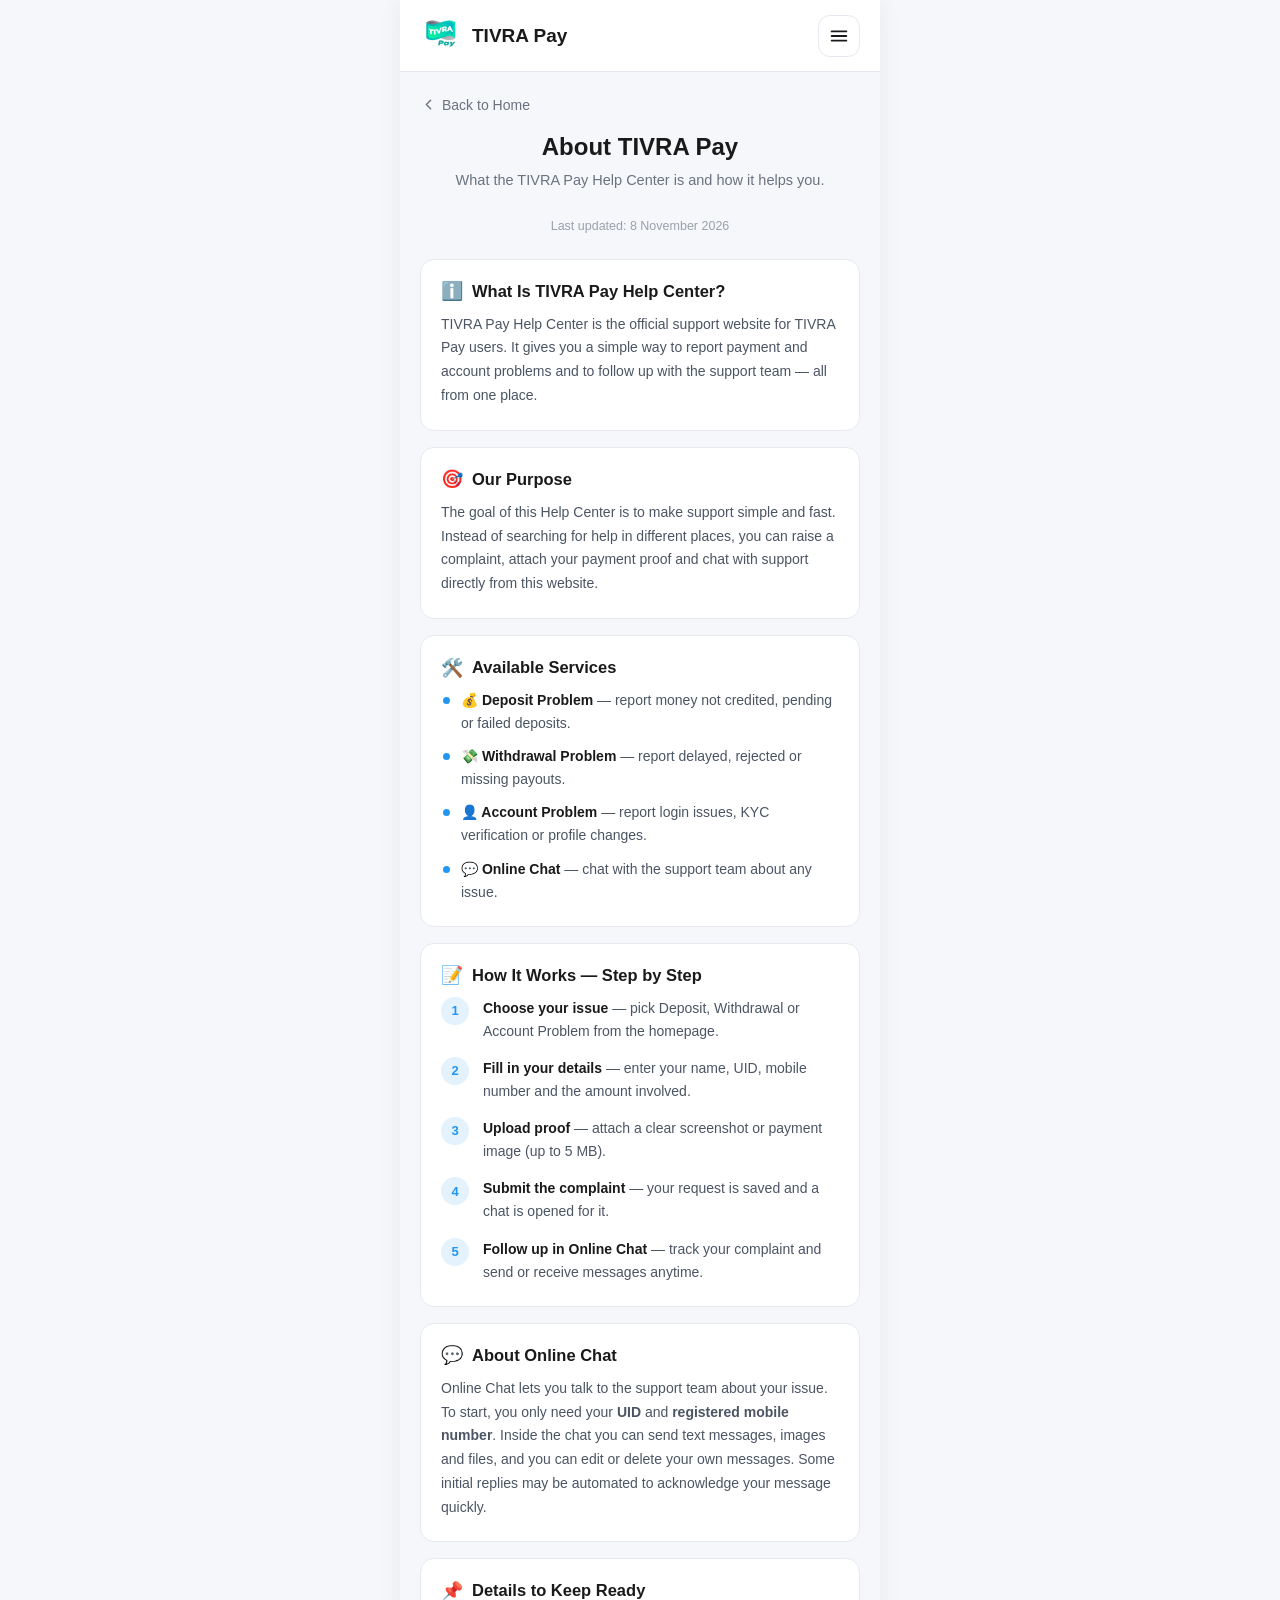
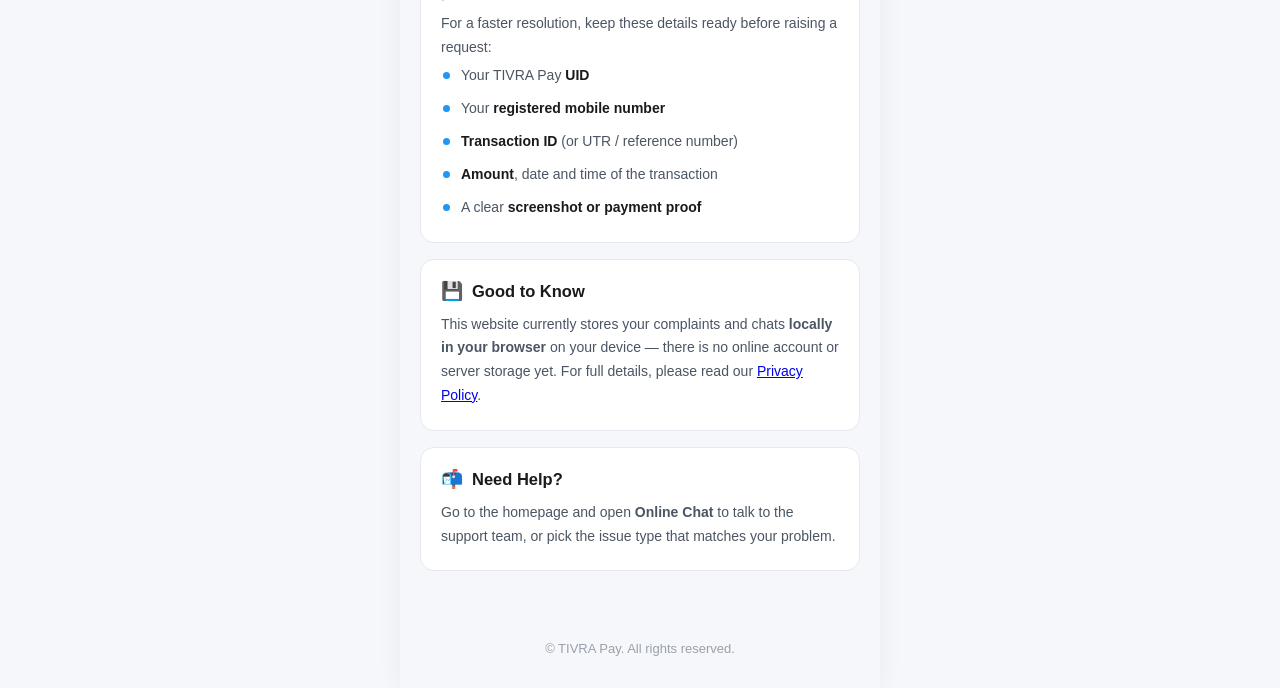
==== about.html @ 416d25a7 "Add right-side menu drawer, Terms/Privacy/About pages; remove Help Center badge and phone info - Rep" ====
<!DOCTYPE html>
<html lang="en">
<head>
    <meta charset="UTF-8">
    <meta name="viewport" content="width=device-width, initial-scale=1.0">
    <title>About TIVRA Pay - TIVRA Pay</title>
    <link rel="stylesheet" href="style.css">
</head>
<body data-page="about">

    <!-- ===== HEADER ===== -->
    <header class="site-header">
        <div class="header-inner">
            <a href="index.html" class="brand">
                <img src="LOGO/logo.png" alt="TIVRA Pay" class="brand-logo">
                <span class="brand-name">TIVRA Pay</span>
            </a>
            <button class="menu-btn" id="menuBtn" aria-label="Open menu" aria-expanded="false" aria-controls="menuDrawer">
                <svg viewBox="0 0 24 24" fill="none" stroke="currentColor" stroke-width="2" stroke-linecap="round">
                    <line x1="4" y1="7" x2="20" y2="7"/>
                    <line x1="4" y1="12" x2="20" y2="12"/>
                    <line x1="4" y1="17" x2="20" y2="17"/>
                </svg>
            </button>
        </div>
    </header>

    <main class="page-wrap">

        <a href="index.html" class="back-link">
            <svg viewBox="0 0 24 24" fill="none" stroke="currentColor" stroke-width="2" stroke-linecap="round" stroke-linejoin="round">
                <polyline points="15 18 9 12 15 6"/>
            </svg>
            Back to Home
        </a>

        <section class="page-hero">
            <h1>About TIVRA Pay</h1>
            <p>What the TIVRA Pay Help Center is and how it helps you.</p>
        </section>

        <p class="info-updated">Last updated: 8 November 2026</p>

        <div class="info-content">
            <section class="info-card">
                <h2><span class="emoji">ℹ️</span> What Is TIVRA Pay Help Center?</h2>
                <p>TIVRA Pay Help Center is the official support website for TIVRA Pay users. It gives you a simple way to report payment and account problems and to follow up with the support team — all from one place.</p>
            </section>
            <section class="info-card">
                <h2><span class="emoji">🎯</span> Our Purpose</h2>
                <p>The goal of this Help Center is to make support simple and fast. Instead of searching for help in different places, you can raise a complaint, attach your payment proof and chat with support directly from this website.</p>
            </section>
            <section class="info-card">
                <h2><span class="emoji">🛠️</span> Available Services</h2>
                <ul class="info-list">
                    <li><strong>💰 Deposit Problem</strong> — report money not credited, pending or failed deposits.</li>
                    <li><strong>💸 Withdrawal Problem</strong> — report delayed, rejected or missing payouts.</li>
                    <li><strong>👤 Account Problem</strong> — report login issues, KYC verification or profile changes.</li>
                    <li><strong>💬 Online Chat</strong> — chat with the support team about any issue.</li>
                </ul>
            </section>
            <section class="info-card">
                <h2><span class="emoji">📝</span> How It Works — Step by Step</h2>
                <ol class="info-steps">
                    <li><strong>Choose your issue</strong> — pick Deposit, Withdrawal or Account Problem from the homepage.</li>
                    <li><strong>Fill in your details</strong> — enter your name, UID, mobile number and the amount involved.</li>
                    <li><strong>Upload proof</strong> — attach a clear screenshot or payment image (up to 5 MB).</li>
                    <li><strong>Submit the complaint</strong> — your request is saved and a chat is opened for it.</li>
                    <li><strong>Follow up in Online Chat</strong> — track your complaint and send or receive messages anytime.</li>
                </ol>
            </section>
            <section class="info-card">
                <h2><span class="emoji">💬</span> About Online Chat</h2>
                <p>Online Chat lets you talk to the support team about your issue. To start, you only need your <strong>UID</strong> and <strong>registered mobile number</strong>. Inside the chat you can send text messages, images and files, and you can edit or delete your own messages. Some initial replies may be automated to acknowledge your message quickly.</p>
            </section>
            <section class="info-card">
                <h2><span class="emoji">📌</span> Details to Keep Ready</h2>
                <p>For a faster resolution, keep these details ready before raising a request:</p>
                <ul class="info-list">
                    <li>Your TIVRA Pay <strong>UID</strong></li>
                    <li>Your <strong>registered mobile number</strong></li>
                    <li><strong>Transaction ID</strong> (or UTR / reference number)</li>
                    <li><strong>Amount</strong>, date and time of the transaction</li>
                    <li>A clear <strong>screenshot or payment proof</strong></li>
                </ul>
            </section>
            <section class="info-card">
                <h2><span class="emoji">💾</span> Good to Know</h2>
                <p>This website currently stores your complaints and chats <strong>locally in your browser</strong> on your device — there is no online account or server storage yet. For full details, please read our <a href="privacy.html">Privacy Policy</a>.</p>
            </section>
            <section class="info-card">
                <h2><span class="emoji">📬</span> Need Help?</h2>
                <p>Go to the homepage and open <strong>Online Chat</strong> to talk to the support team, or pick the issue type that matches your problem.</p>
            </section>

        </div>

    </main>

    <footer class="site-footer">
        <p>&copy; TIVRA Pay. All rights reserved.</p>
    </footer>

    <!-- ===== MENU DRAWER ===== -->
    <div class="menu-overlay" id="menuOverlay"></div>
    <aside class="menu-drawer" id="menuDrawer" aria-hidden="true" aria-label="Menu">
        <div class="drawer-head">
            <span class="drawer-title">
                <img src="LOGO/logo.png" alt="">
                TIVRA Pay
            </span>
            <button class="drawer-close" id="menuClose" aria-label="Close menu">
                <svg viewBox="0 0 24 24" fill="none" stroke="currentColor" stroke-width="2.2" stroke-linecap="round">
                    <line x1="18" y1="6" x2="6" y2="18"/>
                    <line x1="6" y1="6" x2="18" y2="18"/>
                </svg>
            </button>
        </div>
        <nav class="drawer-nav">
            <a href="terms.html" class="drawer-link"><span class="drawer-emoji">📄</span> Terms &amp; Conditions</a>
            <a href="privacy.html" class="drawer-link"><span class="drawer-emoji">🔒</span> Privacy Policy</a>
            <a href="about.html" class="drawer-link"><span class="drawer-emoji">ℹ️</span> About</a>
        </nav>
        <div class="drawer-foot">TIVRA Pay Help Center</div>
    </aside>

    <script src="menu.js"></script>
</body>
</html>
---- style.css ----
﻿* {
    margin: 0;
    padding: 0;
    box-sizing: border-box;
}

body {
    font-family: 'Segoe UI', Arial, sans-serif;
    background: #f5f7fa;
    color: #1a1a1a;
    display: flex;
    flex-direction: column;
    min-height: 100vh;
    max-width: 480px;
    width: 100%;
    margin: 0 auto;
    box-shadow: 0 0 24px rgba(0, 0, 0, 0.06);
}

/* ===== HEADER ===== */
.site-header {
    background: #ffffff;
    border-bottom: 1px solid #e6e9ef;
    position: sticky;
    top: 0;
    z-index: 100;
}

.header-inner {
    width: 100%;
    max-width: 620px;
    margin: 0 auto;
    padding: 14px 20px;
    display: flex;
    align-items: center;
    justify-content: space-between;
}

.brand {
    display: flex;
    align-items: center;
    gap: 10px;
    text-decoration: none;
}

.brand-logo {
    width: 42px;
    height: auto;
    display: block;
    mix-blend-mode: multiply;
}

.brand-name {
    font-size: 19px;
    font-weight: 600;
    color: #1a1a1a;
}

.header-badge {
    font-size: 13px;
    font-weight: 500;
    color: #2196f3;
    background: #e3f2fd;
    padding: 5px 12px;
    border-radius: 20px;
    white-space: nowrap;
}

/* ===== BANNER ===== */
.banner {
    background: #ffffff;
    overflow: hidden;
}

.banner img {
    display: block;
    width: 100%;
    height: auto;
}

/* ===== INTRO ===== */
.intro {
    width: 100%;
    max-width: 620px;
    margin: 0 auto;
    padding: 32px 20px 22px;
    text-align: center;
}

.intro h1 {
    font-size: 26px;
    font-weight: 600;
    margin-bottom: 8px;
    color: #1a1a1a;
}

.intro p {
    font-size: 15px;
    color: #6b7280;
    line-height: 1.5;
}

/* ===== ISSUE CARDS ===== */
.issue-list {
    width: 100%;
    max-width: 620px;
    margin: 0 auto;
    padding: 0 20px;
    display: flex;
    flex-direction: column;
    gap: 14px;
}

.issue-card {
    display: flex;
    align-items: center;
    gap: 16px;
    width: 100%;
    text-align: left;
    text-decoration: none;
    background: #ffffff;
    border: 1px solid #e6e9ef;
    border-radius: 14px;
    padding: 18px 18px;
    cursor: pointer;
    font-family: inherit;
    transition: border-color 0.2s ease, box-shadow 0.2s ease, transform 0.15s ease;
}

.issue-card:hover {
    border-color: #2196f3;
    box-shadow: 0 6px 20px rgba(33, 150, 243, 0.12);
    transform: translateY(-2px);
}

.issue-card:active {
    transform: translateY(0);
}

.issue-card:focus-visible {
    outline: 2px solid #2196f3;
    outline-offset: 2px;
}

.icon-wrap {
    width: 62px;
    height: 62px;
    flex-shrink: 0;
    border-radius: 50%;
    background: #eaf4fe;
    border: 1px solid #d6e9fb;
    display: flex;
    align-items: center;
    justify-content: center;
    overflow: hidden;
    transition: background 0.2s ease, border-color 0.2s ease, box-shadow 0.2s ease;
}

.issue-card:hover .icon-wrap {
    background: #dbeafe;
    border-color: #2196f3;
    box-shadow: 0 3px 12px rgba(33, 150, 243, 0.2);
}

.icon-wrap img {
    width: 100%;
    height: 100%;
    object-fit: contain;
    padding: 4px;
    display: block;
}

.issue-text {
    display: flex;
    flex-direction: column;
    gap: 3px;
    flex: 1;
    min-width: 0;
}

.issue-title {
    font-size: 16px;
    font-weight: 600;
    color: #1a1a1a;
}

.issue-desc {
    font-size: 13px;
    color: #6b7280;
}

.chevron {
    width: 20px;
    height: 20px;
    flex-shrink: 0;
    color: #b6bcc7;
}

/* ===== SUB PAGES ===== */
.page-wrap {
    width: 100%;
    max-width: 620px;
    margin: 0 auto;
    padding: 24px 20px 10px;
}

.back-link {
    display: inline-flex;
    align-items: center;
    gap: 5px;
    font-size: 14px;
    color: #6b7280;
    text-decoration: none;
    margin-bottom: 20px;
    transition: color 0.2s ease;
}

.back-link svg {
    width: 17px;
    height: 17px;
}

.back-link:hover {
    color: #2196f3;
}

.page-hero {
    text-align: center;
    margin-bottom: 26px;
}

.page-hero h1 {
    font-size: 24px;
    font-weight: 600;
    margin-bottom: 8px;
}

.page-hero p {
    font-size: 14.5px;
    color: #6b7280;
    line-height: 1.6;
    max-width: 420px;
    margin: 0 auto;
}

.page-wrap .support-form {
    margin-bottom: 30px;
}

/* ===== FORM ===== */
.form-section {
    width: 100%;
    max-width: 620px;
    margin: 0 auto;
    padding: 26px 20px 10px;
}

.form-heading {
    font-size: 18px;
    font-weight: 600;
    margin-bottom: 16px;
}

.support-form {
    background: #ffffff;
    border: 1px solid #e6e9ef;
    border-radius: 14px;
    padding: 22px 20px;
}

.field {
    margin-bottom: 18px;
}

.field label {
    display: block;
    font-size: 14px;
    font-weight: 500;
    color: #374151;
    margin-bottom: 7px;
}

.field .optional {
    font-weight: 400;
    color: #9aa1ac;
}

.field input,
.field select,
.field textarea {
    width: 100%;
    border: 1px solid #d7dbe2;
    border-radius: 10px;
    padding: 12px 14px;
    font-size: 15px;
    font-family: inherit;
    color: #1a1a1a;
    background: #ffffff;
    transition: border-color 0.2s ease, box-shadow 0.2s ease;
}

.field select {
    appearance: none;
    -webkit-appearance: none;
    background-image: url("data:image/svg+xml;charset=utf-8,%3Csvg xmlns='http://www.w3.org/2000/svg' viewBox='0 0 24 24' fill='none' stroke='%236b7280' stroke-width='2' stroke-linecap='round' stroke-linejoin='round'%3E%3Cpolyline points='6 9 12 15 18 9'/%3E%3C/svg%3E");
    background-repeat: no-repeat;
    background-position: right 14px center;
    background-size: 17px;
    padding-right: 40px;
    cursor: pointer;
}

.field textarea {
    resize: vertical;
    min-height: 90px;
}

.field input::placeholder,
.field textarea::placeholder {
    color: #b6bcc7;
}

.field input:focus,
.field select:focus,
.field textarea:focus {
    outline: none;
    border-color: #2196f3;
    box-shadow: 0 0 0 3px rgba(33, 150, 243, 0.12);
}

.field.invalid input,
.field.invalid select,
.field.invalid textarea {
    border-color: #e53935;
}

.field.invalid input:focus,
.field.invalid select:focus,
.field.invalid textarea:focus {
    box-shadow: 0 0 0 3px rgba(229, 57, 53, 0.12);
}

.err {
    display: none;
    color: #e53935;
    font-size: 12.5px;
    margin-top: 6px;
}

.field.invalid .err {
    display: block;
}

.submit-btn {
    width: 100%;
    padding: 14px;
    background: #2196f3;
    color: #ffffff;
    border: none;
    border-radius: 10px;
    font-size: 16px;
    font-weight: 500;
    font-family: inherit;
    cursor: pointer;
    transition: background 0.3s ease;
}

.submit-btn:hover {
    background: #1976d2;
}

.submit-btn:active {
    transform: scale(0.99);
}

.submit-btn:disabled {
    background: #90caf9;
    cursor: not-allowed;
    transform: none;
}

/* ===== IMAGE UPLOAD ===== */
.upload-box {
    border: 2px dashed #d7dbe2;
    border-radius: 12px;
    background: #fbfcfe;
    min-height: 132px;
    display: flex;
    align-items: center;
    justify-content: center;
    cursor: pointer;
    overflow: hidden;
    position: relative;
    transition: border-color 0.2s ease, background 0.2s ease;
}

.upload-box:hover,
.upload-box:focus-visible,
.upload-box.dragging {
    border-color: #2196f3;
    background: #f2f8ff;
    outline: none;
}

.field.invalid .upload-box {
    border-color: #e53935;
    background: #fff6f6;
}

.upload-empty {
    display: flex;
    flex-direction: column;
    align-items: center;
    gap: 5px;
    padding: 20px 14px;
    text-align: center;
}

.upload-empty[hidden] {
    display: none;
}

.upload-icon {
    width: 34px;
    height: 34px;
    color: #2196f3;
}

.upload-text {
    font-size: 14px;
    font-weight: 500;
    color: #374151;
}

.upload-hint {
    font-size: 12px;
    color: #9aa1ac;
}

.upload-preview {
    position: relative;
    width: 100%;
    height: 190px;
}

.upload-preview img {
    width: 100%;
    height: 100%;
    object-fit: contain;
    display: block;
    background: #ffffff;
}

.upload-remove {
    position: absolute;
    top: 8px;
    right: 8px;
    width: 30px;
    height: 30px;
    border-radius: 50%;
    border: none;
    background: rgba(0, 0, 0, 0.6);
    color: #ffffff;
    display: flex;
    align-items: center;
    justify-content: center;
    cursor: pointer;
}

.upload-remove svg {
    width: 15px;
    height: 15px;
}

.upload-remove:hover {
    background: #e53935;
}

/* ===== LOADING OVERLAY ===== */
.loading-overlay[hidden] {
    display: none;
}

.loading-overlay {
    position: fixed;
    inset: 0;
    background: rgba(0, 0, 0, 0.5);
    backdrop-filter: blur(3px);
    -webkit-backdrop-filter: blur(3px);
    z-index: 300;
    display: flex;
    align-items: center;
    justify-content: center;
    padding: 20px;
}

body.is-locked {
    overflow: hidden;
}

.loading-box {
    background: #ffffff;
    border-radius: 18px;
    padding: 32px 26px 26px;
    max-width: 360px;
    width: 100%;
    text-align: center;
    box-shadow: 0 15px 50px rgba(0, 0, 0, 0.2);
    animation: popIn 0.3s ease-out;
}

.loading-box h2 {
    font-size: 18px;
    font-weight: 600;
    margin-bottom: 6px;
}

.loading-box p {
    font-size: 13.5px;
    color: #6b7280;
    margin-bottom: 18px;
}

.spinner {
    width: 54px;
    height: 54px;
    margin: 0 auto 18px;
    position: relative;
}

.spinner span {
    position: absolute;
    width: 100%;
    height: 100%;
    border: 4px solid transparent;
    border-top-color: #2196f3;
    border-radius: 50%;
    animation: spin 1.1s linear infinite;
}

.spinner span:nth-child(2) {
    width: 74%;
    height: 74%;
    top: 13%;
    left: 13%;
    border-top-color: #90caf9;
    animation-duration: 1.5s;
    animation-direction: reverse;
}

.spinner span:nth-child(3) {
    width: 46%;
    height: 46%;
    top: 27%;
    left: 27%;
    border-top-color: #e3f2fd;
    animation-duration: 2s;
}

@keyframes spin {
    to { transform: rotate(360deg); }
}

.progress-track {
    width: 100%;
    height: 6px;
    border-radius: 3px;
    background: #e6e9ef;
    overflow: hidden;
}

.progress-fill {
    height: 100%;
    width: 0;
    border-radius: 3px;
    background: #2196f3;
}

.countdown {
    display: inline-block;
    margin-top: 10px;
    font-size: 13px;
    font-weight: 600;
    color: #2196f3;
}

/* ===== TOAST ===== */
.toast[hidden] {
    display: none;
}

.toast {
    position: fixed;
    left: 50%;
    bottom: 26px;
    transform: translateX(-50%);
    background: #1a1a1a;
    color: #ffffff;
    font-size: 13.5px;
    padding: 11px 18px;
    border-radius: 22px;
    z-index: 400;
    max-width: 88%;
    text-align: center;
    box-shadow: 0 8px 26px rgba(0, 0, 0, 0.28);
    animation: popIn 0.25s ease-out;
}

/* ===== SUCCESS POPUP ===== */
.success-popup[hidden] {
    display: none;
}

.success-popup {
    position: fixed;
    inset: 0;
    background: rgba(0, 0, 0, 0.45);
    backdrop-filter: blur(3px);
    -webkit-backdrop-filter: blur(3px);
    z-index: 200;
    display: flex;
    align-items: center;
    justify-content: center;
    padding: 20px;
}

.success-box {
    background: #ffffff;
    border-radius: 18px;
    padding: 36px 28px 28px;
    max-width: 380px;
    width: 100%;
    text-align: center;
    box-shadow: 0 15px 50px rgba(0, 0, 0, 0.2);
    animation: popIn 0.3s ease-out;
}

.check-icon {
    width: 60px;
    height: 60px;
    margin: 0 auto 16px;
    background: #4ade80;
    border-radius: 50%;
    display: flex;
    align-items: center;
    justify-content: center;
}

.check-icon svg {
    width: 30px;
    height: 30px;
}

.success-box h2 {
    font-size: 21px;
    font-weight: 600;
    margin-bottom: 10px;
}

.success-box p {
    font-size: 14px;
    color: #555;
    line-height: 1.6;
    margin-bottom: 20px;
}

.done-btn {
    width: 100%;
    padding: 12px;
    background: #2196f3;
    color: #ffffff;
    border: none;
    border-radius: 10px;
    font-size: 15px;
    font-weight: 500;
    font-family: inherit;
    cursor: pointer;
}

.done-btn:hover {
    background: #1976d2;
}

@keyframes popIn {
    from { transform: scale(0.9); opacity: 0; }
    to { transform: scale(1); opacity: 1; }
}

/* ===== FAQ ===== */
.faq {
    width: 100%;
    max-width: 620px;
    margin: 0 auto;
    padding: 34px 20px 10px;
}

.faq-title {
    font-size: 19px;
    font-weight: 600;
    margin-bottom: 16px;
    color: #1a1a1a;
}

.faq-item {
    background: #ffffff;
    border: 1px solid #e6e9ef;
    border-radius: 12px;
    margin-bottom: 10px;
    overflow: hidden;
    transition: border-color 0.2s ease, box-shadow 0.2s ease;
}

.faq-item.open {
    border-color: #2196f3;
    box-shadow: 0 4px 16px rgba(33, 150, 243, 0.12);
}

.faq-q {
    display: flex;
    align-items: center;
    justify-content: space-between;
    gap: 12px;
    width: 100%;
    text-align: left;
    background: none;
    border: none;
    padding: 15px 16px;
    font-family: inherit;
    font-size: 14.5px;
    font-weight: 500;
    color: #1a1a1a;
    cursor: pointer;
}

.faq-q:focus-visible {
    outline: 2px solid #2196f3;
    outline-offset: -2px;
}

.faq-plus {
    width: 18px;
    height: 18px;
    flex-shrink: 0;
    color: #2196f3;
    transition: transform 0.25s ease;
}

.faq-item.open .faq-plus {
    transform: rotate(135deg);
}

.faq-a {
    max-height: 0;
    overflow: hidden;
    transition: max-height 0.3s ease;
}

.faq-a p {
    font-size: 14px;
    color: #6b7280;
    line-height: 1.65;
    padding: 0 16px 16px;
}

/* ===== FOOTER ===== */
.site-footer {
    width: 100%;
    margin-top: auto;
    padding: 28px 20px;
    text-align: center;
}

.site-footer p {
    font-size: 13px;
    color: #9aa1ac;
    line-height: 1.6;
}

@media (max-width: 480px) {
    .intro h1 { font-size: 22px; }
    .brand-logo { width: 36px; }
    .icon-wrap { width: 42px; height: 42px; }
    .issue-card { padding: 15px 14px; gap: 12px; }
}


/* ============================================================
   MESSENGER (WhatsApp / Telegram style) - user chat + admin panel
   ============================================================ */
body.ms-app {
    display: block;
    max-width: none;
    width: 100%;
    height: 100vh;
    height: 100dvh;
    overflow: hidden;
    background: #e9edf3;
}

.messenger {
    display: flex;
    height: 100vh;
    height: 100dvh;
    width: 100%;
    overflow: hidden;
}

.ms-pane {
    display: flex;
    flex-direction: column;
    min-height: 0;
    background: #ffffff;
}

.ms-pane[hidden] { display: none; }

.ms-list-pane {
    width: 100%;
    border-right: 1px solid #e3e7ee;
    position: relative;
}

.ms-bar {
    flex-shrink: 0;
    display: flex;
    align-items: center;
    justify-content: space-between;
    gap: 10px;
    padding: 11px 12px;
    background: #f7f9fc;
    border-bottom: 1px solid #e3e7ee;
    min-height: 56px;
}

.ms-bar-title {
    display: flex;
    align-items: center;
    gap: 9px;
    font-size: 16px;
    font-weight: 600;
    color: #1a1a1a;
    min-width: 0;
}

.ms-bar-admin { background: #1f3b57; border-bottom-color: #16304a; }
.ms-bar-admin .ms-bar-title { color: #ffffff; }

.ms-admin-dot {
    width: 9px;
    height: 9px;
    border-radius: 50%;
    background: #4ade80;
    flex-shrink: 0;
}

.ms-bar-admin .ms-icon-btn { color: #d7e3f0; }
.ms-bar-admin .ms-icon-btn:hover { background: #2d4f70; }

.ms-logo {
    width: 30px;
    height: auto;
    display: block;
    mix-blend-mode: multiply;
}

.ms-icon-btn {
    width: 38px;
    height: 38px;
    flex-shrink: 0;
    border: none;
    border-radius: 50%;
    background: transparent;
    color: #55606e;
    display: flex;
    align-items: center;
    justify-content: center;
    cursor: pointer;
    text-decoration: none;
    transition: background 0.18s ease;
}

.ms-icon-btn svg { width: 21px; height: 21px; }
.ms-icon-btn:hover { background: #e9edf3; }

.ms-search {
    flex-shrink: 0;
    padding: 9px 12px;
    background: #f7f9fc;
    border-bottom: 1px solid #eef1f6;
}

.ms-search input {
    width: 100%;
    border: none;
    border-radius: 9px;
    background: #e9edf3;
    padding: 9px 13px;
    font-family: inherit;
    font-size: 14px;
    color: #1a1a1a;
}

.ms-search input:focus { outline: 2px solid #2196f3; outline-offset: -1px; }

.ms-list {
    flex: 1;
    min-height: 0;
    overflow-y: auto;
    -webkit-overflow-scrolling: touch;
}

.ms-chat-row {
    width: 100%;
    display: flex;
    align-items: center;
    gap: 11px;
    padding: 11px 12px;
    background: transparent;
    border: none;
    border-bottom: 1px solid #f0f3f7;
    text-align: left;
    font-family: inherit;
    cursor: pointer;
    transition: background 0.15s ease;
}

.ms-chat-row:hover { background: #f5f7fa; }
.ms-chat-row:focus-visible { outline: 2px solid #2196f3; outline-offset: -2px; }

.ms-avatar {
    width: 46px;
    height: 46px;
    flex-shrink: 0;
    border-radius: 50%;
    background: #2196f3;
    color: #ffffff;
    font-size: 15px;
    font-weight: 600;
    display: flex;
    align-items: center;
    justify-content: center;
    overflow: hidden;
    text-transform: uppercase;
}

.ms-avatar.lg { width: 64px; height: 64px; font-size: 21px; }

.ms-row-main {
    flex: 1;
    min-width: 0;
    display: flex;
    flex-direction: column;
    gap: 2px;
}

.ms-row-top {
    display: flex;
    align-items: baseline;
    justify-content: space-between;
    gap: 8px;
}

.ms-row-name {
    font-size: 15px;
    font-weight: 600;
    color: #1a1a1a;
    overflow: hidden;
    text-overflow: ellipsis;
    white-space: nowrap;
}

.ms-chat-row.unread .ms-row-name { color: #0d47a1; }

.ms-row-time {
    font-size: 11.5px;
    color: #8b95a3;
    flex-shrink: 0;
}

.ms-chat-row.unread .ms-row-time { color: #2196f3; font-weight: 600; }

.ms-row-topic {
    font-size: 11.5px;
    color: #1976d2;
    font-weight: 500;
    overflow: hidden;
    text-overflow: ellipsis;
    white-space: nowrap;
}

.ms-row-msg {
    font-size: 13px;
    color: #6b7280;
    overflow: hidden;
    text-overflow: ellipsis;
    white-space: nowrap;
}

.ms-unread {
    flex-shrink: 0;
    min-width: 20px;
    height: 20px;
    padding: 0 6px;
    border-radius: 10px;
    background: #2196f3;
    color: #ffffff;
    font-size: 11px;
    font-weight: 600;
    display: flex;
    align-items: center;
    justify-content: center;
}

.ms-empty {
    flex: 1;
    display: flex;
    flex-direction: column;
    align-items: center;
    justify-content: center;
    text-align: center;
    padding: 34px 26px;
    color: #8b95a3;
}

.ms-empty[hidden] { display: none; }

.ms-empty svg {
    width: 46px;
    height: 46px;
    color: #c3cad4;
    margin-bottom: 12px;
}

.ms-empty-title {
    font-size: 15.5px;
    font-weight: 600;
    color: #55606e;
    margin-bottom: 6px;
}

.ms-empty-sub {
    font-size: 13px;
    line-height: 1.6;
    max-width: 300px;
}

.ms-primary-btn {
    margin-top: 16px;
    padding: 11px 22px;
    background: #2196f3;
    color: #ffffff;
    border: none;
    border-radius: 10px;
    font-family: inherit;
    font-size: 14px;
    font-weight: 500;
    cursor: pointer;
}

.ms-primary-btn:hover { background: #1976d2; }

.ms-fab {
    position: absolute;
    right: 16px;
    bottom: 16px;
    width: 54px;
    height: 54px;
    border: none;
    border-radius: 50%;
    background: #2196f3;
    color: #ffffff;
    display: flex;
    align-items: center;
    justify-content: center;
    cursor: pointer;
    box-shadow: 0 6px 18px rgba(33, 150, 243, 0.4);
    z-index: 20;
}

.ms-fab svg { width: 24px; height: 24px; }
.ms-fab:hover { background: #1976d2; }

/* ===== CONVERSATION ===== */
.ms-chat-pane { width: 100%; background: #dfe6ee; }

.ms-topbar {
    background: #f7f9fc;
}

.is-admin .ms-topbar { background: #1f3b57; border-bottom-color: #16304a; }
.is-admin .ms-topbar .ms-peer-name { color: #ffffff; }
.is-admin .ms-topbar .ms-peer-status { color: #b9cbdd; }
.is-admin .ms-topbar .ms-icon-btn { color: #d7e3f0; }
.is-admin .ms-topbar .ms-icon-btn:hover { background: #2d4f70; }

.ms-peer {
    flex: 1;
    min-width: 0;
    display: flex;
    align-items: center;
    gap: 10px;
    background: none;
    border: none;
    padding: 0;
    font-family: inherit;
    text-align: left;
    cursor: pointer;
}

.ms-peer-text {
    min-width: 0;
    display: flex;
    flex-direction: column;
    gap: 1px;
}

.ms-peer-name {
    font-size: 15.5px;
    font-weight: 600;
    color: #1a1a1a;
    overflow: hidden;
    text-overflow: ellipsis;
    white-space: nowrap;
}

.ms-peer-status {
    font-size: 11.5px;
    color: #6b7280;
    overflow: hidden;
    text-overflow: ellipsis;
    white-space: nowrap;
}

.ms-messages {
    flex: 1;
    min-height: 0;
    overflow-y: auto;
    -webkit-overflow-scrolling: touch;
    padding: 14px 12px 6px;
    display: flex;
    flex-direction: column;
    gap: 7px;
    background-color: #dfe6ee;
    background-image: radial-gradient(circle at 18px 18px, rgba(255,255,255,0.55) 1.4px, transparent 1.5px);
    background-size: 34px 34px;
}

.ms-no-msgs {
    margin: auto;
    font-size: 13.5px;
    color: #6b7280;
    text-align: center;
}

.ms-daysep {
    display: flex;
    justify-content: center;
    margin: 6px 0 4px;
}

.ms-daysep span {
    font-size: 11px;
    font-weight: 600;
    color: #4a5563;
    background: #eef2f7;
    border-radius: 11px;
    padding: 4px 11px;
}

.ms-msg {
    display: flex;
    max-width: 82%;
}

.ms-msg.out { align-self: flex-end; justify-content: flex-end; }
.ms-msg.in { align-self: flex-start; }

.ms-bubble {
    position: relative;
    display: flex;
    flex-direction: column;
    gap: 4px;
    background: #ffffff;
    border-radius: 12px;
    padding: 7px 10px 5px;
    box-shadow: 0 1px 1px rgba(0, 0, 0, 0.1);
    cursor: pointer;
    min-width: 0;
}

.ms-msg.out .ms-bubble { background: #d7f5c4; }

.ms-msg.out .ms-bubble::after,
.ms-msg.in .ms-bubble::after {
    content: '';
    position: absolute;
    bottom: 0;
    width: 9px;
    height: 13px;
}

.ms-msg.out .ms-bubble::after {
    right: -7px;
    background: #d7f5c4;
    clip-path: polygon(0 0, 100% 0, 0 100%);
}

.ms-msg.in .ms-bubble::after {
    left: -7px;
    background: #ffffff;
    clip-path: polygon(100% 0, 100% 100%, 0 100%);
}

.ms-bubble-text {
    font-size: 14.5px;
    line-height: 1.5;
    color: #1a1a1a;
    white-space: pre-wrap;
    word-break: break-word;
}

.ms-bubble-img {
    display: block;
    width: 100%;
    max-width: 240px;
    max-height: 190px;
    object-fit: cover;
    border-radius: 9px;
    background: #ffffff;
}

.ms-bubble-file {
    display: flex;
    align-items: center;
    gap: 8px;
    min-width: 0;
}

.ms-bubble-file svg {
    width: 22px;
    height: 22px;
    color: #1976d2;
    flex-shrink: 0;
}

.ms-file-text {
    display: flex;
    flex-direction: column;
    gap: 1px;
    font-size: 13.5px;
    color: #1a1a1a;
    min-width: 0;
    overflow: hidden;
    text-overflow: ellipsis;
    white-space: nowrap;
}

.ms-file-text em {
    font-style: normal;
    font-size: 11px;
    color: #8b95a3;
}

.ms-bubble-time {
    align-self: flex-end;
    font-size: 10.5px;
    color: #8b95a3;
    margin-top: 1px;
    white-space: nowrap;
}

/* ===== ATTACH MENU ===== */
.ms-attach-menu {
    flex-shrink: 0;
    display: flex;
    gap: 10px;
    padding: 10px 12px;
    background: #f7f9fc;
    border-top: 1px solid #e3e7ee;
}

.ms-attach-menu[hidden] { display: none; }

.ms-attach-item {
    flex: 1;
    display: flex;
    flex-direction: column;
    align-items: center;
    gap: 6px;
    padding: 11px 8px;
    background: #ffffff;
    border: 1px solid #e3e7ee;
    border-radius: 12px;
    font-family: inherit;
    font-size: 12.5px;
    font-weight: 500;
    color: #374151;
    cursor: pointer;
}

.ms-attach-item:hover { border-color: #2196f3; background: #f2f8ff; }

.ms-attach-ic {
    width: 40px;
    height: 40px;
    border-radius: 50%;
    display: flex;
    align-items: center;
    justify-content: center;
}

.ms-attach-ic.img { background: #e8f5e9; color: #43a047; }
.ms-attach-ic.doc { background: #e3f2fd; color: #1e88e5; }
.ms-attach-ic svg { width: 21px; height: 21px; }

/* ===== COMPOSER ===== */
.ms-composer {
    flex-shrink: 0;
    display: flex;
    align-items: center;
    gap: 7px;
    padding: 9px 10px;
    background: #f7f9fc;
    border-top: 1px solid #e3e7ee;
}

.ms-composer input {
    flex: 1;
    min-width: 0;
    border: 1px solid #dde2ea;
    border-radius: 20px;
    background: #ffffff;
    padding: 10px 14px;
    font-family: inherit;
    font-size: 14.5px;
    color: #1a1a1a;
}

.ms-composer input:focus {
    outline: none;
    border-color: #2196f3;
    box-shadow: 0 0 0 2px rgba(33, 150, 243, 0.14);
}

.ms-composer input::placeholder { color: #9aa1ac; }

.ms-send-btn {
    width: 42px;
    height: 42px;
    flex-shrink: 0;
    border: none;
    border-radius: 50%;
    background: #2196f3;
    color: #ffffff;
    display: flex;
    align-items: center;
    justify-content: center;
    cursor: pointer;
}

.ms-send-btn svg { width: 19px; height: 19px; }
.ms-send-btn:hover { background: #1976d2; }

.ms-auto-chip {
    flex-shrink: 0;
    padding: 6px 11px;
    border: 1px solid #b2dfdb;
    border-radius: 14px;
    background: #e8f6f4;
    color: #00796b;
    font-family: inherit;
    font-size: 11.5px;
    font-weight: 600;
    cursor: pointer;
    white-space: nowrap;
}

.ms-auto-chip:hover { background: #d4efec; }

.ms-auto-chip.off {
    background: #f1f3f7;
    border-color: #dde2ea;
    color: #8b95a3;
}

.ms-msg.typing { pointer-events: none; }

.ms-typing {
    display: inline-flex;
    align-items: center;
    gap: 4px;
    height: 18px;
}

.ms-typing i {
    width: 6px;
    height: 6px;
    border-radius: 50%;
    background: #9aa1ac;
    animation: typingBounce 1.2s infinite ease-in-out;
}

.ms-typing i:nth-child(2) { animation-delay: 0.18s; }
.ms-typing i:nth-child(3) { animation-delay: 0.36s; }

@keyframes typingBounce {
    0%, 60%, 100% { transform: translateY(0); opacity: 0.5; }
    30% { transform: translateY(-5px); opacity: 1; }
}

/* ===== MODALS / SHEET ===== */
.modal-overlay {
    position: fixed;
    inset: 0;
    background: rgba(0, 0, 0, 0.5);
    backdrop-filter: blur(3px);
    -webkit-backdrop-filter: blur(3px);
    z-index: 400;
    display: flex;
    align-items: center;
    justify-content: center;
    padding: 18px;
}

.modal-overlay[hidden] { display: none; }

.modal-box {
    background: #ffffff;
    border-radius: 16px;
    padding: 20px 18px;
    width: 100%;
    max-width: 420px;
    max-height: 88vh;
    overflow-y: auto;
    box-shadow: 0 15px 50px rgba(0, 0, 0, 0.26);
    animation: popIn 0.25s ease-out;
}

.gate-box { max-width: 380px; }
.confirm-box { max-width: 340px; }

.modal-box h2 {
    font-size: 18px;
    font-weight: 600;
    margin-bottom: 6px;
}

.modal-sub {
    font-size: 13px;
    color: #6b7280;
    line-height: 1.6;
    margin-bottom: 16px;
}

.ms-modal-head {
    display: flex;
    align-items: flex-start;
    justify-content: space-between;
    gap: 10px;
    margin-bottom: 14px;
}

.ms-modal-head h2 { margin-bottom: 0; }

.icon-close {
    flex-shrink: 0;
    width: 30px;
    height: 30px;
    border-radius: 50%;
    border: none;
    background: #f1f3f7;
    color: #6b7280;
    display: flex;
    align-items: center;
    justify-content: center;
    cursor: pointer;
}

.icon-close svg { width: 15px; height: 15px; }
.icon-close:hover { background: #e53935; color: #ffffff; }

.ms-info-hero {
    display: flex;
    flex-direction: column;
    align-items: center;
    gap: 7px;
    margin-bottom: 16px;
    text-align: center;
}

.ms-info-name {
    font-size: 16px;
    font-weight: 600;
    color: #1a1a1a;
}

.ms-info-topic {
    font-size: 13px;
    color: #1976d2;
    font-weight: 500;
}

.detail-facts {
    display: grid;
    grid-template-columns: repeat(2, 1fr);
    gap: 9px;
    background: #f7f9fc;
    border: 1px solid #e3e7ee;
    border-radius: 11px;
    padding: 12px;
    margin-bottom: 16px;
}

.fact {
    display: flex;
    flex-direction: column;
    gap: 2px;
    min-width: 0;
}

.fact-k {
    font-size: 11px;
    color: #8b95a3;
}

.fact-v {
    font-size: 13.5px;
    font-weight: 600;
    color: #1a1a1a;
    overflow: hidden;
    text-overflow: ellipsis;
    white-space: nowrap;
}

.ms-info-actions { display: flex; gap: 9px; }

.ms-info-btn {
    flex: 1;
    display: inline-flex;
    align-items: center;
    justify-content: center;
    gap: 7px;
    padding: 12px 8px;
    background: #ffffff;
    border: 1px solid #dde2ea;
    border-radius: 10px;
    font-family: inherit;
    font-size: 13.5px;
    font-weight: 500;
    color: #1a1a1a;
    cursor: pointer;
}

.ms-info-btn svg {
    width: 17px;
    height: 17px;
    color: #2196f3;
    flex-shrink: 0;
}

.ms-info-btn:hover { border-color: #2196f3; background: #f2f8ff; }
.ms-info-btn.danger svg { color: #e53935; }
.ms-info-btn.danger:hover { border-color: #e53935; background: #fff5f5; }

.confirm-actions { display: flex; gap: 10px; }

.ghost-btn {
    flex: 1;
    padding: 12px;
    background: #ffffff;
    border: 1px solid #dde2ea;
    border-radius: 10px;
    font-family: inherit;
    font-size: 14px;
    font-weight: 500;
    color: #374151;
    cursor: pointer;
}

.ghost-btn:hover { background: #f1f3f7; }

.danger-btn {
    flex: 1;
    padding: 12px;
    background: #e53935;
    border: none;
    border-radius: 10px;
    font-family: inherit;
    font-size: 14px;
    font-weight: 500;
    color: #ffffff;
    cursor: pointer;
}

.danger-btn:hover { background: #c62828; }

/* ===== BOTTOM SHEET ===== */
.sheet-overlay {
    position: fixed;
    inset: 0;
    background: rgba(0, 0, 0, 0.45);
    z-index: 450;
    display: flex;
    align-items: flex-end;
    justify-content: center;
    padding: 10px;
}

.sheet-overlay[hidden] { display: none; }

.ms-sheet {
    width: 100%;
    max-width: 440px;
    background: #ffffff;
    border-radius: 16px;
    overflow: hidden;
    padding: 8px;
    animation: sheetUp 0.22s ease-out;
}

@keyframes sheetUp {
    from { transform: translateY(22px); opacity: 0; }
    to { transform: translateY(0); opacity: 1; }
}

.ms-sheet-head {
    font-size: 12.5px;
    color: #6b7280;
    padding: 9px 12px 11px;
    border-bottom: 1px solid #eef1f6;
    margin-bottom: 5px;
    overflow: hidden;
    text-overflow: ellipsis;
    white-space: nowrap;
}

.ms-sheet-item {
    width: 100%;
    display: flex;
    align-items: center;
    gap: 12px;
    padding: 13px 12px;
    background: none;
    border: none;
    border-radius: 10px;
    font-family: inherit;
    font-size: 14.5px;
    color: #1a1a1a;
    text-align: left;
    cursor: pointer;
}

.ms-sheet-item svg {
    width: 19px;
    height: 19px;
    color: #55606e;
    flex-shrink: 0;
}

.ms-sheet-item:hover { background: #f5f7fa; }
.ms-sheet-item.danger { color: #e53935; }
.ms-sheet-item.danger svg { color: #e53935; }
.ms-sheet-item.cancel {
    margin-top: 5px;
    border-top: 1px solid #eef1f6;
    border-radius: 0;
    justify-content: center;
    font-weight: 500;
    color: #55606e;
}

/* ===== IMAGE LIGHTBOX ===== */
.lightbox {
    position: fixed;
    inset: 0;
    background: rgba(0, 0, 0, 0.86);
    z-index: 600;
    display: flex;
    align-items: center;
    justify-content: center;
    padding: 16px;
}

.lightbox[hidden] { display: none; }

.lightbox-inner {
    width: 100%;
    max-width: 620px;
    max-height: 90vh;
    background: #ffffff;
    border-radius: 16px;
    overflow: hidden;
    display: flex;
    flex-direction: column;
    box-shadow: 0 20px 60px rgba(0, 0, 0, 0.5);
    animation: popIn 0.25s ease-out;
}

.lightbox-bar {
    display: flex;
    align-items: center;
    justify-content: space-between;
    gap: 10px;
    padding: 11px 13px;
    border-bottom: 1px solid #e3e7ee;
    flex-shrink: 0;
}

.lightbox-name {
    font-size: 13.5px;
    font-weight: 600;
    color: #1a1a1a;
    overflow: hidden;
    text-overflow: ellipsis;
    white-space: nowrap;
}

.lightbox-tools {
    display: flex;
    gap: 8px;
    flex-shrink: 0;
}

.lightbox-btn {
    display: inline-flex;
    align-items: center;
    gap: 6px;
    padding: 8px 13px;
    background: #f1f3f7;
    border: none;
    border-radius: 9px;
    font-family: inherit;
    font-size: 13px;
    font-weight: 500;
    color: #374151;
    text-decoration: none;
    cursor: pointer;
}

.lightbox-btn svg { width: 15px; height: 15px; color: #1976d2; }
.lightbox-btn:hover { background: #e3f2fd; color: #1976d2; }

.lightbox-stage {
    flex: 1;
    min-height: 0;
    padding: 12px;
    background: #f7f9fc;
    display: flex;
    align-items: center;
    justify-content: center;
}

.lightbox-stage img {
    max-width: 100%;
    max-height: calc(90vh - 96px);
    width: auto;
    height: auto;
    object-fit: contain;
    display: block;
    border-radius: 8px;
    background: #ffffff;
}

/* ===== TOAST ===== */
.toast[hidden] { display: none; }

.toast {
    position: fixed;
    left: 50%;
    bottom: 24px;
    transform: translateX(-50%);
    background: #1a1a1a;
    color: #ffffff;
    font-size: 13.5px;
    padding: 11px 18px;
    border-radius: 22px;
    z-index: 700;
    max-width: 88%;
    text-align: center;
    box-shadow: 0 8px 26px rgba(0, 0, 0, 0.3);
    animation: popIn 0.25s ease-out;
}

/* ===== TWO PANE ON WIDE SCREENS ===== */
@media (min-width: 768px) {
    .ms-list-pane {
        width: 340px;
        flex-shrink: 0;
    }

    .ms-chat-pane { flex: 1; }
    .ms-chat-pane[hidden] { display: none; }
    .ms-topbar .ms-icon-btn#backBtn { display: none; }
}

@media (max-width: 767px) {
    .ms-list-pane,
    .ms-chat-pane { width: 100%; }

    body.ms-app.chat-open .ms-list-pane { display: none; }
    body.ms-app:not(.chat-open) .ms-chat-pane { display: none; }
}

@media (max-width: 420px) {
    .ms-bar { padding: 10px; min-height: 54px; }
    .ms-bar-title { font-size: 15px; }
    .ms-logo { width: 27px; }
    .ms-avatar { width: 44px; height: 44px; font-size: 14px; }
    .ms-row-name { font-size: 14.5px; }
    .ms-row-msg { font-size: 12.5px; }
    .ms-chat-row { padding: 10px; gap: 10px; }
    .ms-messages { padding: 12px 9px 5px; gap: 6px; }
    .ms-msg { max-width: 88%; }
    .ms-bubble-text { font-size: 14px; }
    .ms-bubble-img { max-width: 205px; max-height: 160px; }
    .ms-composer { padding: 8px; gap: 6px; }
    .ms-composer input { padding: 9px 13px; font-size: 14px; }
    .ms-send-btn { width: 40px; height: 40px; }
    .ms-icon-btn { width: 36px; height: 36px; }
    .ms-modal-head h2, .modal-box h2 { font-size: 17px; }
    .modal-box { padding: 18px 15px; }
    .ms-info-actions { flex-direction: column; }
    .detail-facts { padding: 10px; gap: 7px; }
    .ms-fab { width: 50px; height: 50px; right: 14px; bottom: 14px; }
    .lightbox-inner { max-height: 88vh; }
    .lightbox-stage img { max-height: calc(88vh - 92px); }
}

@media (max-width: 340px) {
    .ms-bar-title { font-size: 14px; }
    .ms-avatar { width: 40px; height: 40px; font-size: 13px; }
    .ms-row-name { font-size: 13.5px; }
    .ms-bubble-text { font-size: 13.5px; }
    .ms-msg { max-width: 92%; }
    .ms-bubble-img { max-width: 175px; max-height: 140px; }
    .ms-attach-item { font-size: 11.5px; padding: 9px 6px; }
    .ms-attach-ic { width: 36px; height: 36px; }
}

/* ============================================================
   MENU BUTTON + RIGHT DRAWER (public pages)
   ============================================================ */
.menu-btn {
    width: 42px;
    height: 42px;
    flex-shrink: 0;
    display: inline-flex;
    align-items: center;
    justify-content: center;
    background: #ffffff;
    border: 1px solid #e6e9ef;
    border-radius: 12px;
    color: #1a1a1a;
    cursor: pointer;
    transition: border-color 0.2s ease, background 0.2s ease, color 0.2s ease;
}

.menu-btn svg {
    width: 22px;
    height: 22px;
}

.menu-btn:hover {
    border-color: #2196f3;
    background: #f3f9ff;
    color: #2196f3;
}

.menu-btn:focus-visible {
    outline: 2px solid #2196f3;
    outline-offset: 2px;
}

.menu-overlay {
    position: fixed;
    inset: 0;
    background: rgba(15, 23, 42, 0.45);
    backdrop-filter: blur(2px);
    -webkit-backdrop-filter: blur(2px);
    opacity: 0;
    visibility: hidden;
    transition: opacity 0.28s ease, visibility 0.28s ease;
    z-index: 300;
}

.menu-overlay.open {
    opacity: 1;
    visibility: visible;
}

.menu-drawer {
    position: fixed;
    top: 0;
    right: 0;
    height: 100vh;
    height: 100dvh;
    width: 300px;
    max-width: 84vw;
    background: #ffffff;
    box-shadow: -12px 0 32px rgba(15, 23, 42, 0.16);
    transform: translateX(100%);
    transition: transform 0.3s cubic-bezier(0.32, 0.72, 0, 1);
    z-index: 310;
    display: flex;
    flex-direction: column;
    visibility: hidden;
}

.menu-drawer.open {
    transform: translateX(0);
    visibility: visible;
}

.drawer-head {
    display: flex;
    align-items: center;
    justify-content: space-between;
    gap: 12px;
    padding: 18px 20px;
    border-bottom: 1px solid #e6e9ef;
}

.drawer-title {
    display: flex;
    align-items: center;
    gap: 10px;
    font-size: 16px;
    font-weight: 600;
    color: #1a1a1a;
}

.drawer-title img {
    width: 32px;
    height: auto;
    display: block;
    mix-blend-mode: multiply;
}

.drawer-close {
    width: 36px;
    height: 36px;
    flex-shrink: 0;
    display: inline-flex;
    align-items: center;
    justify-content: center;
    background: #f5f7fa;
    border: none;
    border-radius: 10px;
    color: #6b7280;
    cursor: pointer;
    transition: background 0.2s ease, color 0.2s ease;
}

.drawer-close svg {
    width: 18px;
    height: 18px;
}

.drawer-close:hover {
    background: #e3f2fd;
    color: #2196f3;
}

.drawer-close:focus-visible {
    outline: 2px solid #2196f3;
    outline-offset: 2px;
}

.drawer-nav {
    padding: 14px 14px;
    display: flex;
    flex-direction: column;
    gap: 6px;
    overflow-y: auto;
}

.drawer-link {
    display: flex;
    align-items: center;
    gap: 12px;
    padding: 14px 14px;
    border-radius: 12px;
    text-decoration: none;
    color: #1a1a1a;
    font-size: 15px;
    font-weight: 500;
    transition: background 0.2s ease, color 0.2s ease;
}

.drawer-link .drawer-emoji {
    font-size: 18px;
    line-height: 1;
    flex-shrink: 0;
}

.drawer-link:hover {
    background: #f3f9ff;
    color: #2196f3;
}

.drawer-link.active {
    background: #e3f2fd;
    color: #2196f3;
}

.drawer-link:focus-visible {
    outline: 2px solid #2196f3;
    outline-offset: -2px;
}

.drawer-foot {
    margin-top: auto;
    padding: 16px 20px;
    border-top: 1px solid #e6e9ef;
    font-size: 12.5px;
    color: #9aa1ac;
    line-height: 1.6;
}

/* ============================================================
   INFO PAGES (Terms, Privacy, About)
   ============================================================ */
.info-content {
    display: flex;
    flex-direction: column;
    gap: 16px;
    margin-bottom: 30px;
}

.info-card {
    background: #ffffff;
    border: 1px solid #e6e9ef;
    border-radius: 14px;
    padding: 22px 20px;
}

.info-card h2 {
    display: flex;
    align-items: center;
    gap: 9px;
    font-size: 16.5px;
    font-weight: 600;
    color: #1a1a1a;
    margin-bottom: 12px;
}

.info-card h2 .emoji {
    font-size: 18px;
    line-height: 1;
}

.info-card p {
    font-size: 14px;
    color: #4b5563;
    line-height: 1.7;
}

.info-card p + p {
    margin-top: 10px;
}

.info-list {
    list-style: none;
    display: flex;
    flex-direction: column;
    gap: 10px;
    margin-top: 4px;
}

.info-list li {
    position: relative;
    padding-left: 20px;
    font-size: 14px;
    color: #4b5563;
    line-height: 1.65;
}

.info-list li::before {
    content: '';
    position: absolute;
    left: 2px;
    top: 8px;
    width: 7px;
    height: 7px;
    border-radius: 50%;
    background: #2196f3;
}

.info-list li strong {
    color: #1a1a1a;
    font-weight: 600;
}

.info-note {
    background: #f3f9ff;
    border: 1px solid #d6e9fb;
    border-radius: 12px;
    padding: 14px 16px;
    font-size: 13.5px;
    color: #1e5f96;
    line-height: 1.65;
}

.info-updated {
    text-align: center;
    font-size: 12.5px;
    color: #9aa1ac;
    margin-bottom: 26px;
}

.info-steps {
    list-style: none;
    counter-reset: step;
    display: flex;
    flex-direction: column;
    gap: 14px;
    margin-top: 4px;
}

.info-steps li {
    counter-increment: step;
    position: relative;
    padding-left: 42px;
    font-size: 14px;
    color: #4b5563;
    line-height: 1.65;
}

.info-steps li::before {
    content: counter(step);
    position: absolute;
    left: 0;
    top: 0;
    width: 28px;
    height: 28px;
    display: flex;
    align-items: center;
    justify-content: center;
    background: #e3f2fd;
    color: #2196f3;
    font-size: 13px;
    font-weight: 600;
    border-radius: 50%;
}

.info-steps li strong {
    color: #1a1a1a;
    font-weight: 600;
}

@media (max-width: 480px) {
    .menu-btn { width: 38px; height: 38px; border-radius: 10px; }
    .menu-btn svg { width: 20px; height: 20px; }
    .info-card { padding: 18px 16px; }
}
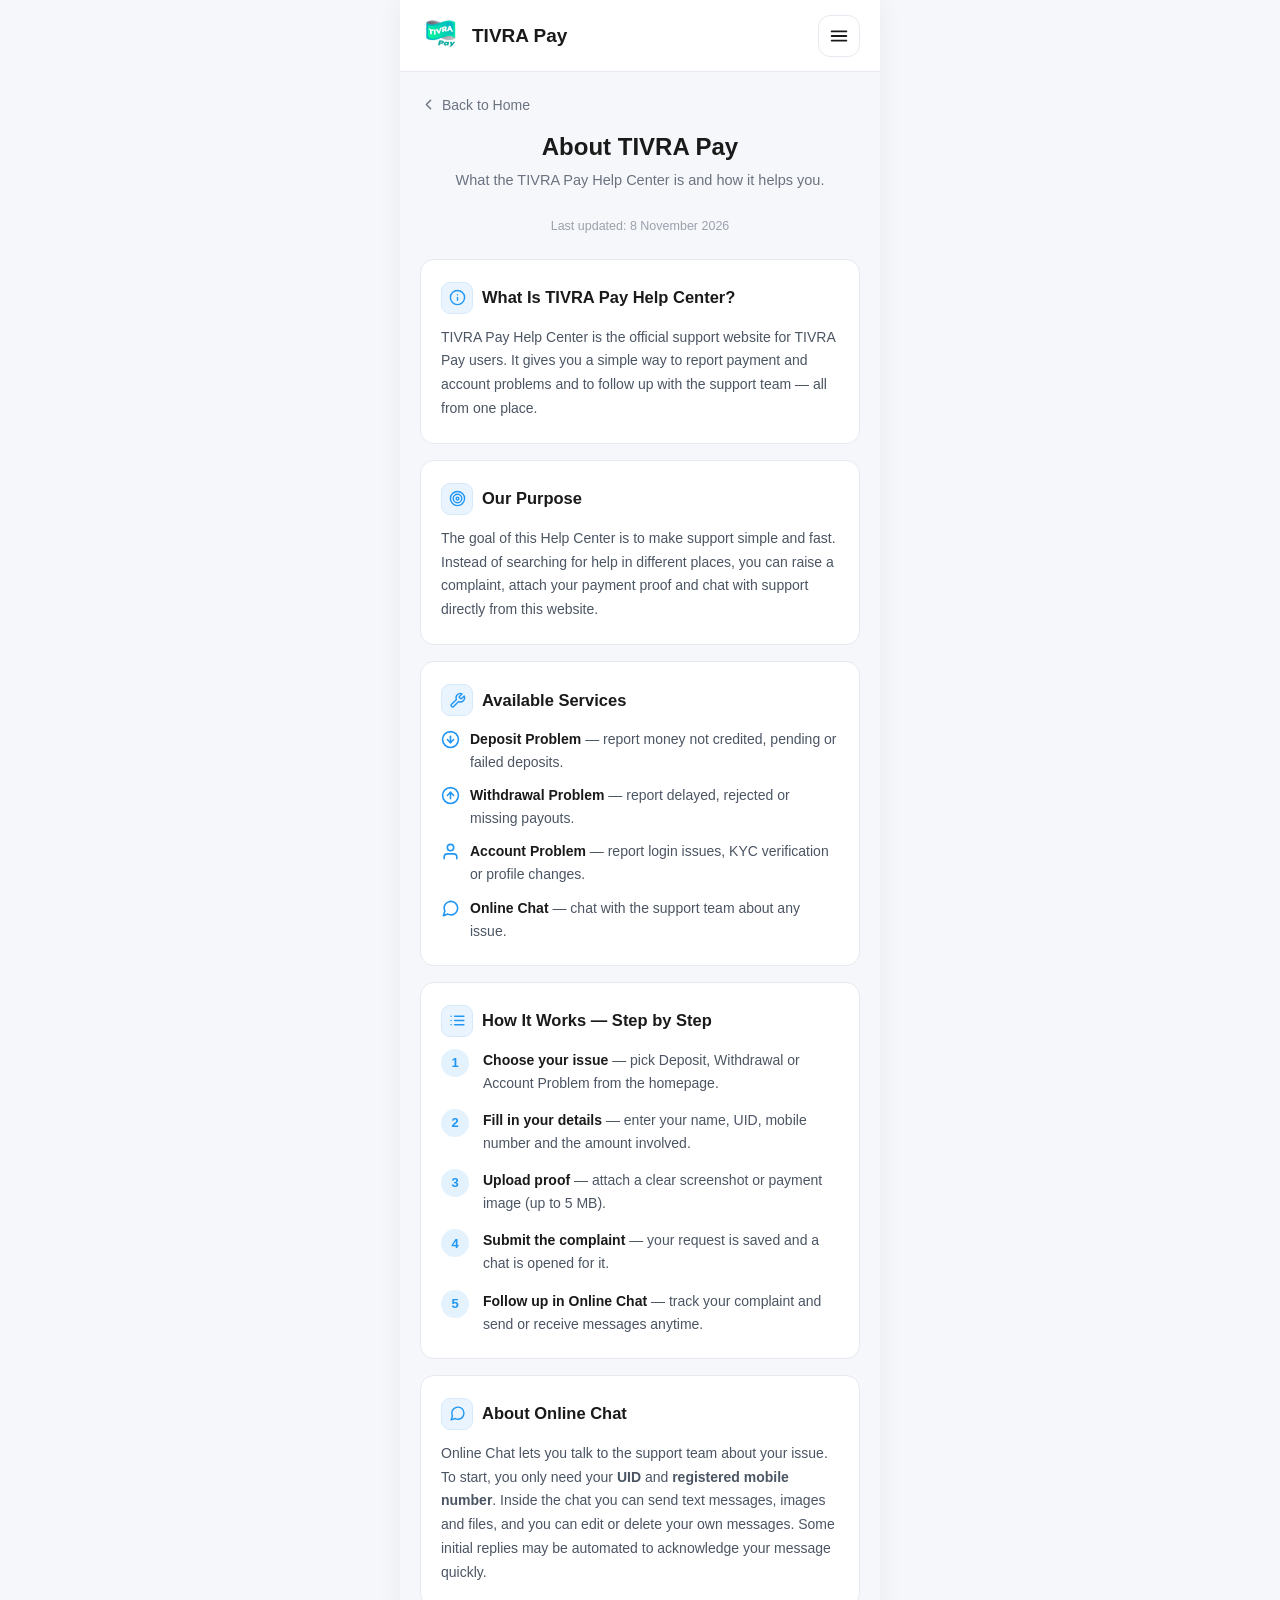
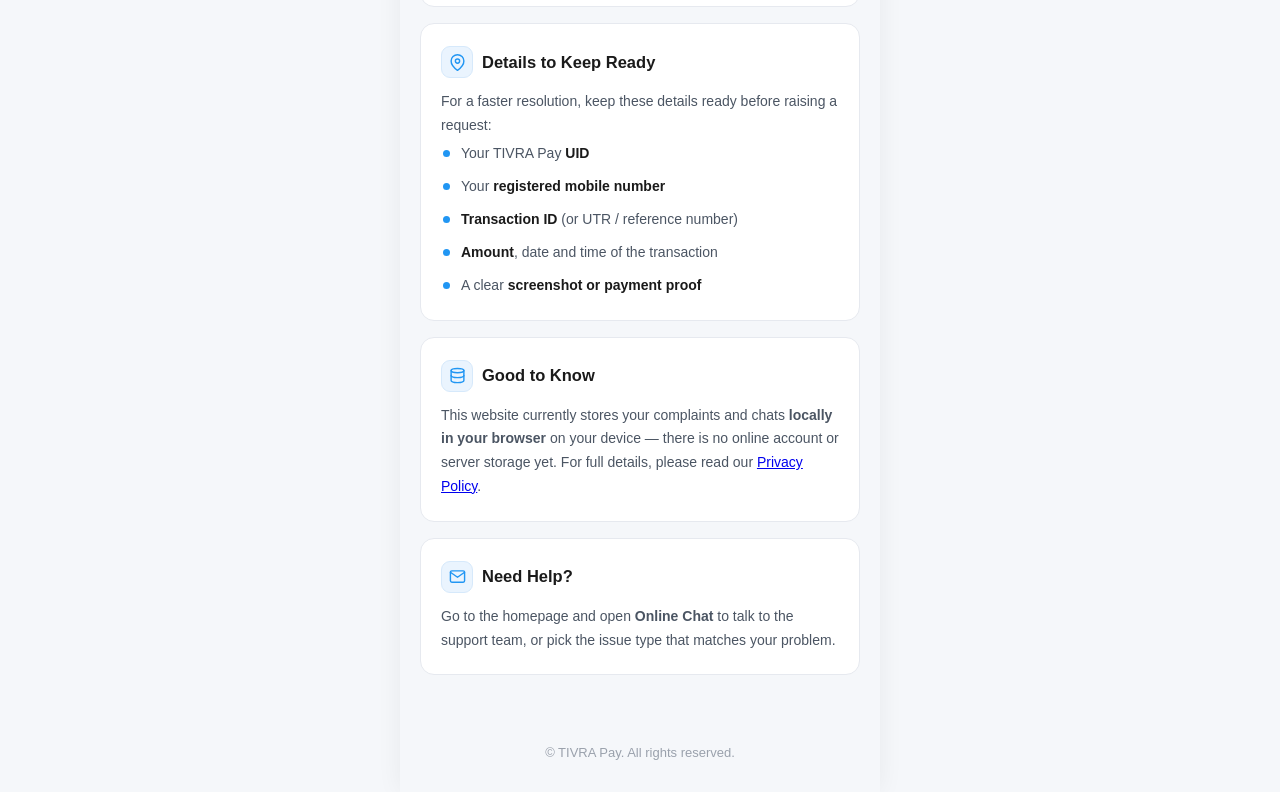
==== commit 43f2736b: "Replace emojis with hand-crafted SVG icons - Drawer links: file-text, lock, info icons in rounded ic" ====
--- a/about.html
+++ b/about.html
@@ -43,24 +43,24 @@
 
         <div class="info-content">
             <section class="info-card">
-                <h2><span class="emoji">ℹ️</span> What Is TIVRA Pay Help Center?</h2>
+                <h2><span class="info-icon"><svg class="" viewBox="0 0 24 24" fill="none" stroke="currentColor" stroke-width="2" stroke-linecap="round" stroke-linejoin="round" aria-hidden="true"><circle cx="12" cy="12" r="10"/><line x1="12" y1="16" x2="12" y2="12"/><line x1="12" y1="8" x2="12.01" y2="8"/></svg></span> What Is TIVRA Pay Help Center?</h2>
                 <p>TIVRA Pay Help Center is the official support website for TIVRA Pay users. It gives you a simple way to report payment and account problems and to follow up with the support team — all from one place.</p>
             </section>
             <section class="info-card">
-                <h2><span class="emoji">🎯</span> Our Purpose</h2>
+                <h2><span class="info-icon"><svg class="" viewBox="0 0 24 24" fill="none" stroke="currentColor" stroke-width="2" stroke-linecap="round" stroke-linejoin="round" aria-hidden="true"><circle cx="12" cy="12" r="10"/><circle cx="12" cy="12" r="6"/><circle cx="12" cy="12" r="2"/></svg></span> Our Purpose</h2>
                 <p>The goal of this Help Center is to make support simple and fast. Instead of searching for help in different places, you can raise a complaint, attach your payment proof and chat with support directly from this website.</p>
             </section>
             <section class="info-card">
-                <h2><span class="emoji">🛠️</span> Available Services</h2>
-                <ul class="info-list">
-                    <li><strong>💰 Deposit Problem</strong> — report money not credited, pending or failed deposits.</li>
-                    <li><strong>💸 Withdrawal Problem</strong> — report delayed, rejected or missing payouts.</li>
-                    <li><strong>👤 Account Problem</strong> — report login issues, KYC verification or profile changes.</li>
-                    <li><strong>💬 Online Chat</strong> — chat with the support team about any issue.</li>
+                <h2><span class="info-icon"><svg class="" viewBox="0 0 24 24" fill="none" stroke="currentColor" stroke-width="2" stroke-linecap="round" stroke-linejoin="round" aria-hidden="true"><path d="M14.7 6.3a1 1 0 0 0 0 1.4l1.6 1.6a1 1 0 0 0 1.4 0l3.77-3.77a6 6 0 0 1-7.94 7.94l-6.91 6.91a2.12 2.12 0 0 1-3-3l6.91-6.91a6 6 0 0 1 7.94-7.94l-3.76 3.76z"/></svg></span> Available Services</h2>
+                <ul class="info-list icon-list">
+                    <li><svg class="li-icon" viewBox="0 0 24 24" fill="none" stroke="currentColor" stroke-width="2" stroke-linecap="round" stroke-linejoin="round" aria-hidden="true"><circle cx="12" cy="12" r="10"/><polyline points="8 12 12 16 16 12"/><line x1="12" y1="8" x2="12" y2="16"/></svg><span><strong>Deposit Problem</strong> — report money not credited, pending or failed deposits.</span></li>
+                    <li><svg class="li-icon" viewBox="0 0 24 24" fill="none" stroke="currentColor" stroke-width="2" stroke-linecap="round" stroke-linejoin="round" aria-hidden="true"><circle cx="12" cy="12" r="10"/><polyline points="16 12 12 8 8 12"/><line x1="12" y1="16" x2="12" y2="8"/></svg><span><strong>Withdrawal Problem</strong> — report delayed, rejected or missing payouts.</span></li>
+                    <li><svg class="li-icon" viewBox="0 0 24 24" fill="none" stroke="currentColor" stroke-width="2" stroke-linecap="round" stroke-linejoin="round" aria-hidden="true"><path d="M20 21v-2a4 4 0 0 0-4-4H8a4 4 0 0 0-4 4v2"/><circle cx="12" cy="7" r="4"/></svg><span><strong>Account Problem</strong> — report login issues, KYC verification or profile changes.</span></li>
+                    <li><svg class="li-icon" viewBox="0 0 24 24" fill="none" stroke="currentColor" stroke-width="2" stroke-linecap="round" stroke-linejoin="round" aria-hidden="true"><path d="M21 11.5a8.38 8.38 0 0 1-.9 3.8 8.5 8.5 0 0 1-7.6 4.7 8.38 8.38 0 0 1-3.8-.9L3 21l1.9-5.7a8.38 8.38 0 0 1-.9-3.8 8.5 8.5 0 0 1 4.7-7.6 8.38 8.38 0 0 1 3.8-.9h.5a8.48 8.48 0 0 1 8 8v.5z"/></svg><span><strong>Online Chat</strong> — chat with the support team about any issue.</span></li>
                 </ul>
             </section>
             <section class="info-card">
-                <h2><span class="emoji">📝</span> How It Works — Step by Step</h2>
+                <h2><span class="info-icon"><svg class="" viewBox="0 0 24 24" fill="none" stroke="currentColor" stroke-width="2" stroke-linecap="round" stroke-linejoin="round" aria-hidden="true"><line x1="8" y1="6" x2="21" y2="6"/><line x1="8" y1="12" x2="21" y2="12"/><line x1="8" y1="18" x2="21" y2="18"/><line x1="3" y1="6" x2="3.01" y2="6"/><line x1="3" y1="12" x2="3.01" y2="12"/><line x1="3" y1="18" x2="3.01" y2="18"/></svg></span> How It Works — Step by Step</h2>
                 <ol class="info-steps">
                     <li><strong>Choose your issue</strong> — pick Deposit, Withdrawal or Account Problem from the homepage.</li>
                     <li><strong>Fill in your details</strong> — enter your name, UID, mobile number and the amount involved.</li>
@@ -70,11 +70,11 @@
                 </ol>
             </section>
             <section class="info-card">
-                <h2><span class="emoji">💬</span> About Online Chat</h2>
+                <h2><span class="info-icon"><svg class="" viewBox="0 0 24 24" fill="none" stroke="currentColor" stroke-width="2" stroke-linecap="round" stroke-linejoin="round" aria-hidden="true"><path d="M21 11.5a8.38 8.38 0 0 1-.9 3.8 8.5 8.5 0 0 1-7.6 4.7 8.38 8.38 0 0 1-3.8-.9L3 21l1.9-5.7a8.38 8.38 0 0 1-.9-3.8 8.5 8.5 0 0 1 4.7-7.6 8.38 8.38 0 0 1 3.8-.9h.5a8.48 8.48 0 0 1 8 8v.5z"/></svg></span> About Online Chat</h2>
                 <p>Online Chat lets you talk to the support team about your issue. To start, you only need your <strong>UID</strong> and <strong>registered mobile number</strong>. Inside the chat you can send text messages, images and files, and you can edit or delete your own messages. Some initial replies may be automated to acknowledge your message quickly.</p>
             </section>
             <section class="info-card">
-                <h2><span class="emoji">📌</span> Details to Keep Ready</h2>
+                <h2><span class="info-icon"><svg class="" viewBox="0 0 24 24" fill="none" stroke="currentColor" stroke-width="2" stroke-linecap="round" stroke-linejoin="round" aria-hidden="true"><path d="M21 10c0 7-9 13-9 13s-9-6-9-13a9 9 0 0 1 18 0z"/><circle cx="12" cy="10" r="3"/></svg></span> Details to Keep Ready</h2>
                 <p>For a faster resolution, keep these details ready before raising a request:</p>
                 <ul class="info-list">
                     <li>Your TIVRA Pay <strong>UID</strong></li>
@@ -85,11 +85,11 @@
                 </ul>
             </section>
             <section class="info-card">
-                <h2><span class="emoji">💾</span> Good to Know</h2>
+                <h2><span class="info-icon"><svg class="" viewBox="0 0 24 24" fill="none" stroke="currentColor" stroke-width="2" stroke-linecap="round" stroke-linejoin="round" aria-hidden="true"><ellipse cx="12" cy="5" rx="9" ry="3"/><path d="M21 12c0 1.66-4 3-9 3s-9-1.34-9-3"/><path d="M3 5v14c0 1.66 4 3 9 3s9-1.34 9-3V5"/></svg></span> Good to Know</h2>
                 <p>This website currently stores your complaints and chats <strong>locally in your browser</strong> on your device — there is no online account or server storage yet. For full details, please read our <a href="privacy.html">Privacy Policy</a>.</p>
             </section>
             <section class="info-card">
-                <h2><span class="emoji">📬</span> Need Help?</h2>
+                <h2><span class="info-icon"><svg class="" viewBox="0 0 24 24" fill="none" stroke="currentColor" stroke-width="2" stroke-linecap="round" stroke-linejoin="round" aria-hidden="true"><path d="M4 4h16c1.1 0 2 .9 2 2v12c0 1.1-.9 2-2 2H4c-1.1 0-2-.9-2-2V6c0-1.1.9-2 2-2z"/><polyline points="22,6 12,13 2,6"/></svg></span> Need Help?</h2>
                 <p>Go to the homepage and open <strong>Online Chat</strong> to talk to the support team, or pick the issue type that matches your problem.</p>
             </section>
 
@@ -117,9 +117,9 @@
             </button>
         </div>
         <nav class="drawer-nav">
-            <a href="terms.html" class="drawer-link"><span class="drawer-emoji">📄</span> Terms &amp; Conditions</a>
-            <a href="privacy.html" class="drawer-link"><span class="drawer-emoji">🔒</span> Privacy Policy</a>
-            <a href="about.html" class="drawer-link"><span class="drawer-emoji">ℹ️</span> About</a>
+            <a href="terms.html" class="drawer-link"><span class="drawer-icon"><svg class="" viewBox="0 0 24 24" fill="none" stroke="currentColor" stroke-width="2" stroke-linecap="round" stroke-linejoin="round" aria-hidden="true"><path d="M14 2H6a2 2 0 0 0-2 2v16a2 2 0 0 0 2 2h12a2 2 0 0 0 2-2V8z"/><polyline points="14 2 14 8 20 8"/><line x1="16" y1="13" x2="8" y2="13"/><line x1="16" y1="17" x2="8" y2="17"/></svg></span> Terms &amp; Conditions</a>
+            <a href="privacy.html" class="drawer-link"><span class="drawer-icon"><svg class="" viewBox="0 0 24 24" fill="none" stroke="currentColor" stroke-width="2" stroke-linecap="round" stroke-linejoin="round" aria-hidden="true"><rect x="3" y="11" width="18" height="11" rx="2"/><path d="M7 11V7a5 5 0 0 1 10 0v4"/></svg></span> Privacy Policy</a>
+            <a href="about.html" class="drawer-link"><span class="drawer-icon"><svg class="" viewBox="0 0 24 24" fill="none" stroke="currentColor" stroke-width="2" stroke-linecap="round" stroke-linejoin="round" aria-hidden="true"><circle cx="12" cy="12" r="10"/><line x1="12" y1="16" x2="12" y2="12"/><line x1="12" y1="8" x2="12.01" y2="8"/></svg></span> About</a>
         </nav>
         <div class="drawer-foot">TIVRA Pay Help Center</div>
     </aside>
--- a/style.css
+++ b/style.css
@@ -1,4 +1,4 @@
-﻿* {
+* {
     margin: 0;
     padding: 0;
     box-sizing: border-box;
@@ -1987,10 +1987,29 @@
     transition: background 0.2s ease, color 0.2s ease;
 }
 
-.drawer-link .drawer-emoji {
-    font-size: 18px;
-    line-height: 1;
-    flex-shrink: 0;
+.drawer-link .drawer-icon {
+    width: 34px;
+    height: 34px;
+    flex-shrink: 0;
+    display: inline-flex;
+    align-items: center;
+    justify-content: center;
+    background: #eaf4fe;
+    border: 1px solid #d6e9fb;
+    border-radius: 10px;
+    color: #2196f3;
+    transition: background 0.2s ease, border-color 0.2s ease;
+}
+
+.drawer-link .drawer-icon svg {
+    width: 18px;
+    height: 18px;
+}
+
+.drawer-link:hover .drawer-icon,
+.drawer-link.active .drawer-icon {
+    background: #dbeafe;
+    border-color: #2196f3;
 }
 
 .drawer-link:hover {
@@ -2044,9 +2063,42 @@
     margin-bottom: 12px;
 }
 
-.info-card h2 .emoji {
-    font-size: 18px;
-    line-height: 1;
+.info-card h2 .info-icon {
+    width: 32px;
+    height: 32px;
+    flex-shrink: 0;
+    display: inline-flex;
+    align-items: center;
+    justify-content: center;
+    background: #eaf4fe;
+    border: 1px solid #d6e9fb;
+    border-radius: 9px;
+    color: #2196f3;
+}
+
+.info-card h2 .info-icon svg {
+    width: 17px;
+    height: 17px;
+}
+
+/* SVG list icons (About services) */
+.info-list.icon-list li {
+    padding-left: 0;
+    display: flex;
+    align-items: flex-start;
+    gap: 10px;
+}
+
+.info-list.icon-list li::before {
+    display: none;
+}
+
+.info-list .li-icon {
+    width: 19px;
+    height: 19px;
+    flex-shrink: 0;
+    margin-top: 2px;
+    color: #2196f3;
 }
 
 .info-card p {
